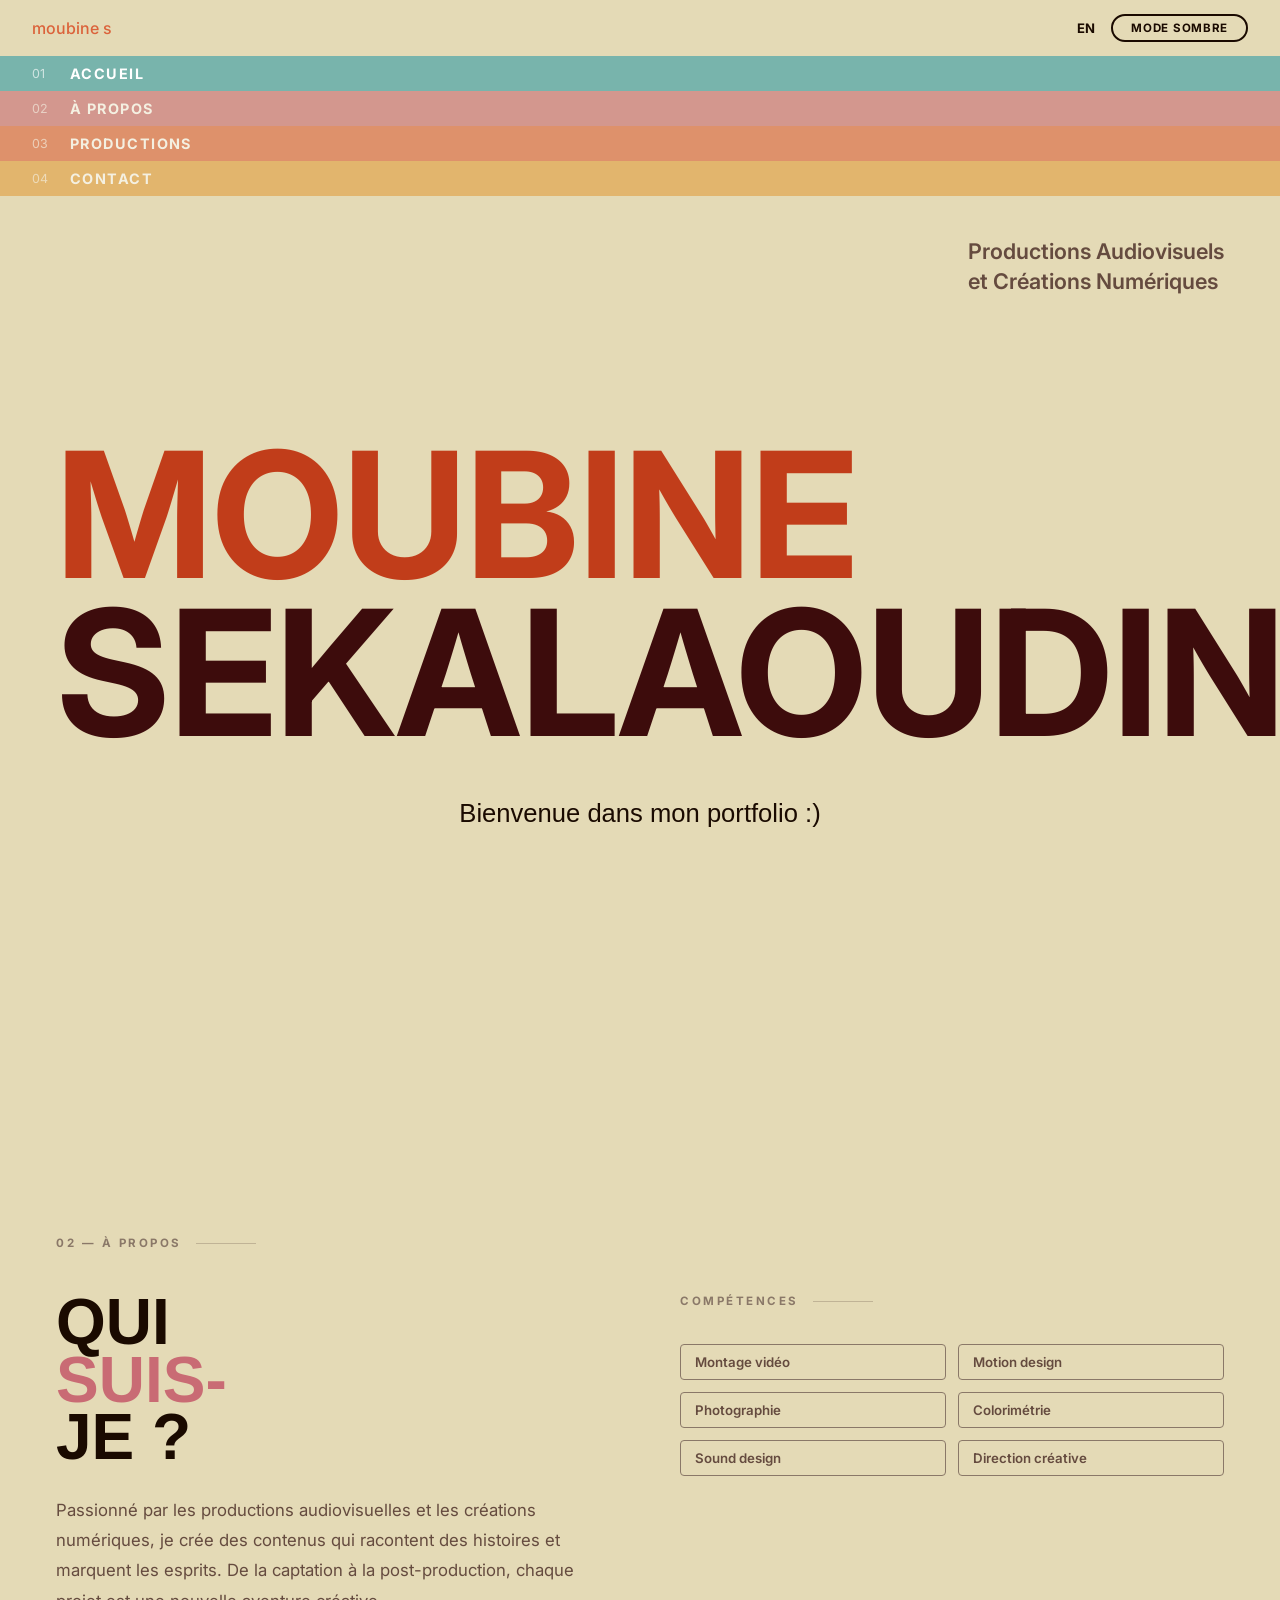
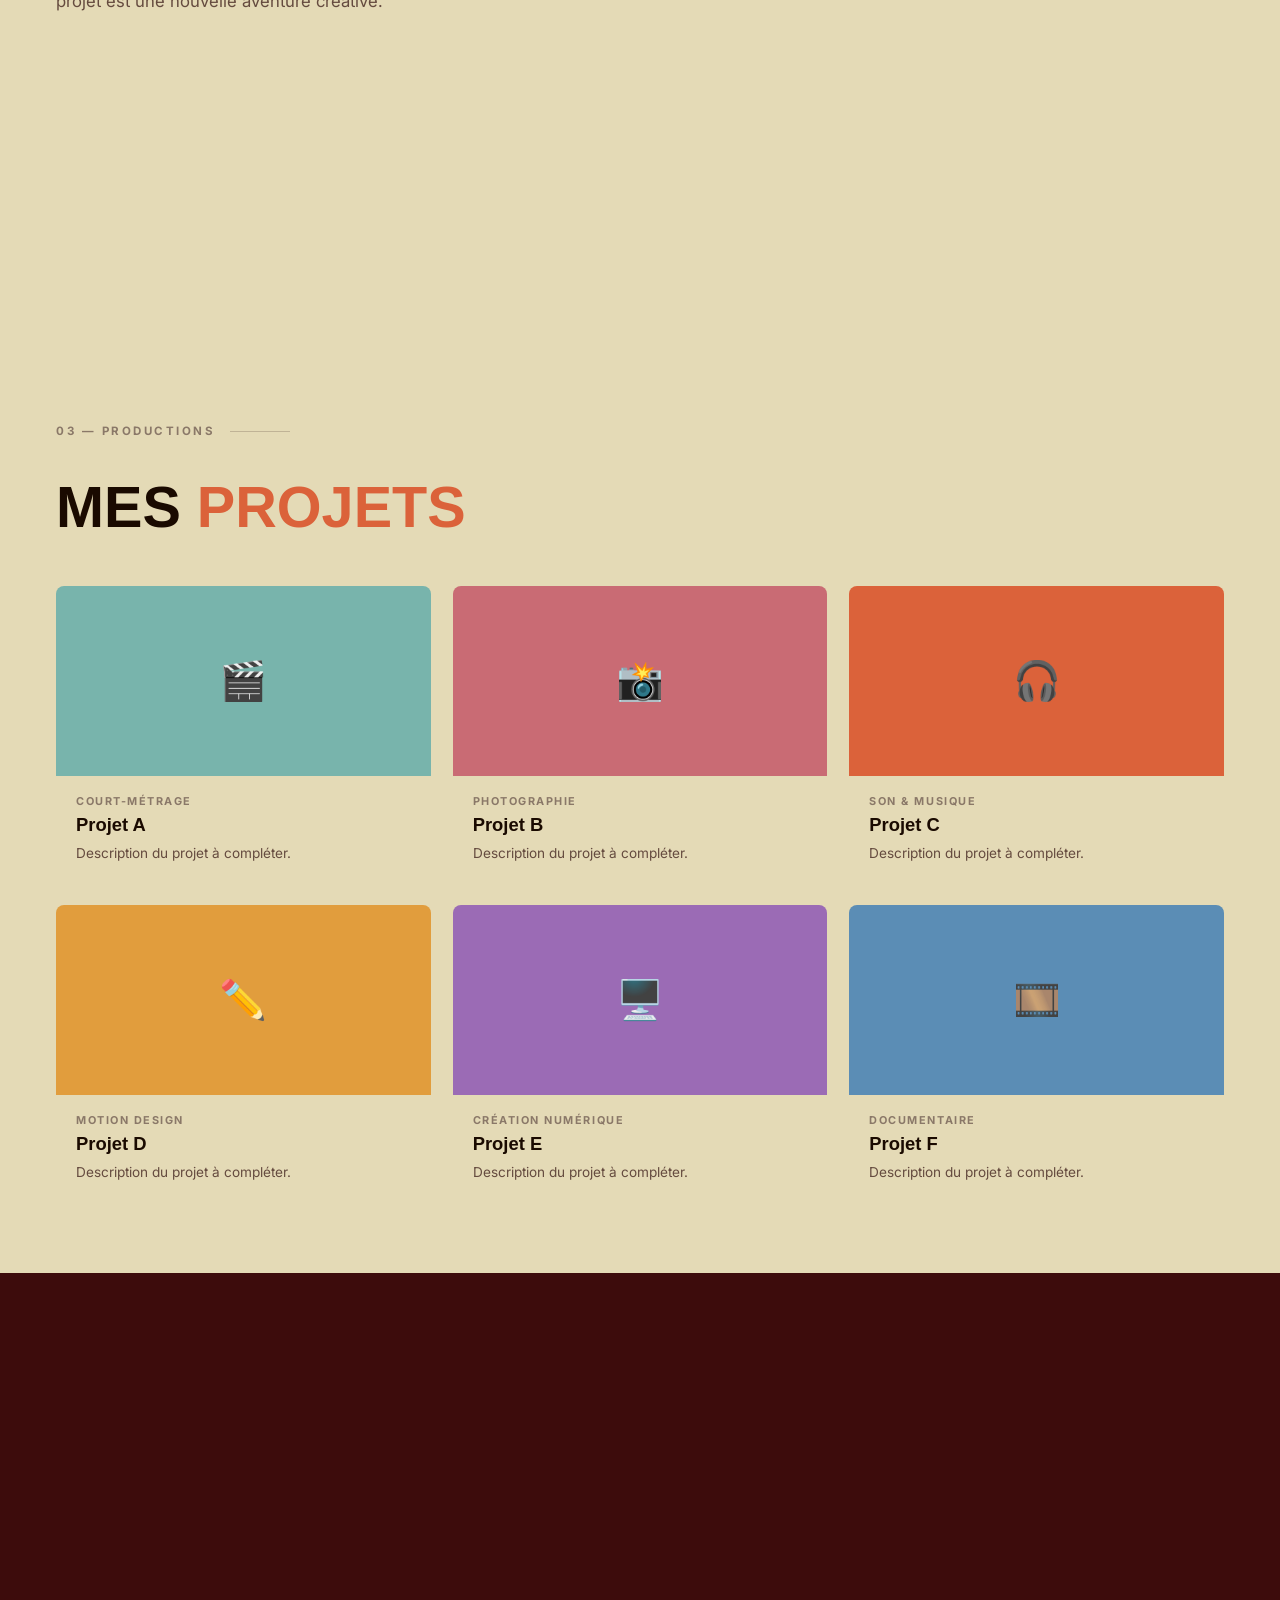
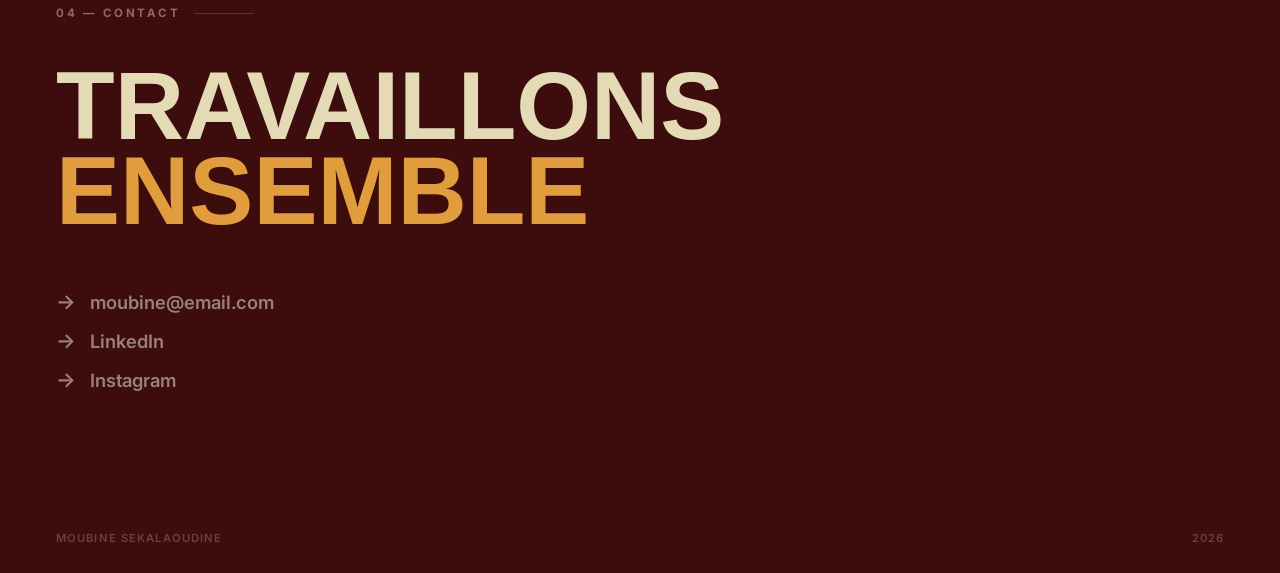
==== index 2.html @ 6055be40 "maj site" ====
<!DOCTYPE html>
<html lang="fr">
<head>
    <meta charset="UTF-8">
    <meta name="viewport" content="width=device-width, initial-scale=1.0">
    <title>Portfolio de Moubine</title>
    <link rel="preconnect" href="https://fonts.googleapis.com">
    <link rel="preconnect" href="https://fonts.gstatic.com" crossorigin>
    <link href="https://fonts.googleapis.com/css2?family=Inter:ital,opsz,wght@0,14..32,100..900;1,14..32,100..900&family=Plus+Jakarta+Sans:ital,wght@0,200..800;1,200..800&display=swap" rel="stylesheet">
    <link rel="stylesheet" href="stylesheet 2.css">
</head>
<body class="clair">

    <!-- ===== HEADER FIXE ===== -->
    <header class="header-main">
        <div class="top-bar">
            <div class="logo">
                <h1>moubine s</h1>
            </div>
            <div class="toggles">
                <label class="toggle-lang">
                    <input type="checkbox" id="langue">
                    <span class="lang-label">EN</span>
                </label>
                <label class="toggle-dark">
                    <input type="checkbox" id="mode-sombre">
                    <span class="dark-label" data-fr="MODE SOMBRE" data-en="DARK MODE">MODE SOMBRE</span>
                </label>
            </div>
        </div>

        <nav class="nav-container">
            <a href="#accueil" class="nav-item color1">
                <span class="nav-num">01</span>
                <span class="nav-text" data-fr="ACCUEIL" data-en="HOME">ACCUEIL</span>
            </a>
            <a href="#apropos" class="nav-item color2">
                <span class="nav-num">02</span>
                <span class="nav-text" data-fr="À PROPOS" data-en="ABOUT">À PROPOS</span>
            </a>
            <a href="#productions" class="nav-item color3">
                <span class="nav-num">03</span>
                <span class="nav-text" data-fr="PRODUCTIONS" data-en="WORK">PRODUCTIONS</span>
            </a>
            <a href="#contact" class="nav-item color4">
                <span class="nav-num">04</span>
                <span class="nav-text" data-fr="CONTACT" data-en="CONTACT">CONTACT</span>
            </a>
        </nav>
    </header>

    <!-- ===== 01 ACCUEIL ===== -->
    <section id="accueil">
        <div class="hero-names">
            <span class="big-name first-name">MOUBINE</span>
            <span class="big-name last-name">SEKALAOUDINE</span>
        </div>

        <div class="hero-subtitle">
            <p class="subtitle-text"
               data-fr="Productions Audiovisuels<br>et Créations Numériques"
               data-en="Audiovisual Productions<br>and Digital Creations">
                Productions Audiovisuels<br>et Créations Numériques
            </p>
        </div>

        <div class="hero-welcome">
            <p class="titre1"
               data-fr="Bienvenue dans mon portfolio :)"
               data-en="Welcome to my portfolio :)">
                Bienvenue dans mon portfolio :)
            </p>
        </div>
    </section>

    <!-- ===== 02 À PROPOS ===== -->
    <section id="apropos">
        <div class="section-label reveal" data-fr="02 — À PROPOS" data-en="02 — ABOUT">02 — À PROPOS</div>
        <div class="apropos-grid">
            <div class="reveal-left">
                <h2 class="apropos-title">QUI<br><span>SUIS-</span><br>JE ?</h2>
                <p class="apropos-text"
                   data-fr="Passionné par les productions audiovisuelles et les créations numériques, je crée des contenus qui racontent des histoires et marquent les esprits. De la captation à la post-production, chaque projet est une nouvelle aventure créative."
                   data-en="Passionate about audiovisual productions and digital creations, I create content that tells stories and leaves a mark. From capture to post-production, every project is a new creative adventure.">
                    Passionné par les productions audiovisuelles et les créations numériques, je crée des contenus qui racontent des histoires et marquent les esprits. De la captation à la post-production, chaque projet est une nouvelle aventure créative.
                </p>
            </div>
            <div class="reveal-right">
                <p class="section-label" style="margin-bottom: 20px;" data-fr="COMPÉTENCES" data-en="SKILLS">COMPÉTENCES</p>
                <div class="skills-list">
                    <div class="skill-tag reveal d1">Montage vidéo</div>
                    <div class="skill-tag reveal d2">Motion design</div>
                    <div class="skill-tag reveal d3">Photographie</div>
                    <div class="skill-tag reveal d4">Colorimétrie</div>
                    <div class="skill-tag reveal d5">Sound design</div>
                    <div class="skill-tag reveal d6">Direction créative</div>
                </div>
            </div>
        </div>
    </section>

    <!-- ===== 03 PRODUCTIONS ===== -->
    <section id="productions">
        <div class="section-label reveal" data-fr="03 — PRODUCTIONS" data-en="03 — WORK">03 — PRODUCTIONS</div>
        <h2 class="section-title reveal d1">MES <span>PROJETS</span></h2>
        <div class="productions-grid">
            <div class="project-card reveal d1">
                <div class="card-thumb c1">🎬</div>
                <div class="card-body">
                    <p class="card-tag" data-fr="Court-métrage" data-en="Short film">Court-métrage</p>
                    <h3 class="card-title">Projet A</h3>
                    <p class="card-desc" data-fr="Description du projet à compléter." data-en="Project description to complete.">Description du projet à compléter.</p>
                </div>
            </div>
            <div class="project-card reveal d2">
                <div class="card-thumb c2">📸</div>
                <div class="card-body">
                    <p class="card-tag" data-fr="Photographie" data-en="Photography">Photographie</p>
                    <h3 class="card-title">Projet B</h3>
                    <p class="card-desc" data-fr="Description du projet à compléter." data-en="Project description to complete.">Description du projet à compléter.</p>
                </div>
            </div>
            <div class="project-card reveal d3">
                <div class="card-thumb c3">🎧</div>
                <div class="card-body">
                    <p class="card-tag" data-fr="Son & Musique" data-en="Sound & Music">Son & Musique</p>
                    <h3 class="card-title">Projet C</h3>
                    <p class="card-desc" data-fr="Description du projet à compléter." data-en="Project description to complete.">Description du projet à compléter.</p>
                </div>
            </div>
            <div class="project-card reveal d4">
                <div class="card-thumb c4">✏️</div>
                <div class="card-body">
                    <p class="card-tag" data-fr="Motion Design" data-en="Motion Design">Motion Design</p>
                    <h3 class="card-title">Projet D</h3>
                    <p class="card-desc" data-fr="Description du projet à compléter." data-en="Project description to complete.">Description du projet à compléter.</p>
                </div>
            </div>
            <div class="project-card reveal d5">
                <div class="card-thumb c5">🖥️</div>
                <div class="card-body">
                    <p class="card-tag" data-fr="Création numérique" data-en="Digital creation">Création numérique</p>
                    <h3 class="card-title">Projet E</h3>
                    <p class="card-desc" data-fr="Description du projet à compléter." data-en="Project description to complete.">Description du projet à compléter.</p>
                </div>
            </div>
            <div class="project-card reveal d6">
                <div class="card-thumb c6">🎞️</div>
                <div class="card-body">
                    <p class="card-tag" data-fr="Documentaire" data-en="Documentary">Documentaire</p>
                    <h3 class="card-title">Projet F</h3>
                    <p class="card-desc" data-fr="Description du projet à compléter." data-en="Project description to complete.">Description du projet à compléter.</p>
                </div>
            </div>
        </div>
    </section>

    <!-- ===== 04 CONTACT ===== -->
    <section id="contact">
        <div class="section-label reveal">04 — CONTACT</div>
        <h2 class="contact-title reveal d1">TRAVAILLONS<br><span>ENSEMBLE</span></h2>
        <div class="contact-links">
            <a href="mailto:moubine@email.com" class="contact-link reveal d2">
                <span class="arrow">→</span>
                <span>moubine@email.com</span>
            </a>
            <a href="https://linkedin.com" target="_blank" class="contact-link reveal d3">
                <span class="arrow">→</span>
                <span>LinkedIn</span>
            </a>
            <a href="https://instagram.com" target="_blank" class="contact-link reveal d4">
                <span class="arrow">→</span>
                <span>Instagram</span>
            </a>
        </div>
        <div class="footer-bar">
            <span>MOUBINE SEKALAOUDINE</span>
            <span id="year"></span>
        </div>
    </section>

    <script src="script.js"></script>

</body>
</html>
---- stylesheet 2.css ----
/* ===== RESET ===== */
*, *::before, *::after {
    box-sizing: border-box;
    margin: 0;
    padding: 0;
}

/* ===== VARIABLES ===== */
:root {
    --color1: #78B4AC;
    --color2: #C96B74;
    --color3: #DB623A;
    --color4: #E19D3D;
    --bg:             #E4DAB6;
    --text-primary:   #1A0A00;
    --text-secondary: #654B3F;
    --text-muted:     #8A7868;
    --name-orange:    #C13D1A;
    --name-dark:      #3D0C0C;
    --header-h:       176px;
    --ease:           0.45s cubic-bezier(0.25, 0.46, 0.45, 0.94);
}

body.sombre {
    --bg:             #16100E;
    --bg-alt:         #1F1512;
    --text-primary:   #EDE0CC;
    --text-secondary: #C4A98A;
    --text-muted:     #7A6A5A;
    --name-orange:    #E05A30;
    --name-dark:      #D4B090;
}

/* ===== BASE ===== */
html {
    scroll-behavior: smooth;
}

body {
    font-family: 'Inter', sans-serif;
    background: var(--bg);
    color: var(--text-primary);
    transition: background var(--ease), color var(--ease);
    overflow-x: hidden;
}

/* ===== HEADER FIXE ===== */
.header-main {
    position: fixed;
    top: 0;
    left: 0;
    right: 0;
    z-index: 1000;
    background: var(--bg);
    transition: background var(--ease);
}

/* --- TOP BAR --- */
.top-bar {
    display: flex;
    justify-content: space-between;
    align-items: center;
    padding: 14px 32px;
}

.logo h1 {
    font-family: 'Inter', sans-serif;
    font-weight: 500;
    font-size: 1rem;
    color: var(--color3);
    text-transform: lowercase;
}

.toggles {
    display: flex;
    align-items: center;
    gap: 10px;
}

/* Langue : texte seul, sans bordure */
.toggle-lang {
    cursor: pointer;
    font-family: 'Inter', sans-serif;
    font-weight: 700;
    font-size: 0.82rem;
    color: var(--text-primary);
    user-select: none;
    padding: 4px 6px;
    transition: opacity 0.2s;
}

.toggle-lang:hover { opacity: 0.6; }
.toggle-lang input { display: none; }

/* Dark mode : pill avec bordure */
.toggle-dark {
    cursor: pointer;
    border: 2px solid var(--text-primary);
    border-radius: 999px;
    padding: 5px 18px;
    font-family: 'Inter', sans-serif;
    font-weight: 700;
    font-size: 0.72rem;
    letter-spacing: 0.06em;
    background: transparent;
    color: var(--text-primary);
    transition: background 0.25s, color 0.25s, border-color var(--ease);
    user-select: none;
}

.toggle-dark input { display: none; }

.toggle-dark:has(input:checked) {
    background: var(--text-primary);
    color: var(--bg);
}

/* --- NAV : 4 bandes pleine largeur empilées --- */
.nav-container {
    display: flex;
    flex-direction: column;
}

.nav-item {
    display: flex;
    align-items: center;
    gap: 20px;
    padding: 9px 32px;
    text-decoration: none;
    width: 100%;
    transition: filter 0.2s;
}

.nav-item:hover { filter: brightness(0.87); }

.nav-item.color1 { background: var(--color1); }
.nav-item.color2 { background: var(--color2); }
.nav-item.color3 { background: var(--color3); }
.nav-item.color4 { background: var(--color4); }

.nav-num {
    font-family: 'Inter', sans-serif;
    font-weight: 400;
    font-size: 0.78rem;
    color: rgba(255, 255, 255, 0.65);
    min-width: 18px;
}

.nav-text {
    font-family: 'Inter', sans-serif;
    font-size: 0.9rem;
    font-weight: 700;
    color: #fff;
    letter-spacing: 0.1em;
    text-transform: uppercase;
}

/* ===== SECTIONS ===== */
section {
    min-height: 100vh;
    padding: calc(var(--header-h) + 48px) 56px 72px;
    display: flex;
    flex-direction: column;
    justify-content: center;
    position: relative;
    overflow: hidden;
}

/* ===== HERO ===== */
#accueil {
    padding-top: var(--header-h);
    justify-content: flex-end;
    padding-bottom: 72px;
}

.hero-names {
    line-height: 0.9;
}

.big-name {
    font-family: 'Inter', sans-serif;
    font-weight: 700;
    text-transform: uppercase;
    display: block;
}

.first-name {
    font-size: clamp(90px, 14vw, 175px);
    color: var(--name-orange);
}

.last-name {
    font-size: clamp(90px, 14vw, 175px);
    color: var(--name-dark);
}

.hero-subtitle {
    position: absolute;
    right: 56px;
    top: calc(var(--header-h) + 60px);
}

.hero-subtitle p {
    font-family: 'Inter', sans-serif;
    font-weight: 600;
    font-size: clamp(1rem, 1.8vw, 1.35rem);
    color: var(--text-secondary);
    line-height: 1.4;
}

.hero-welcome {
    margin-top: 48px;
    text-align: center;
}

.hero-welcome p {
    font-family: 'Inter Black', sans-serif;
    font-size: clamp(1.1rem, 2vw, 1.6rem);
    color: var(--text-primary);
}

/* ===== À PROPOS ===== */
#apropos {
    background: var(--bg);
}

.section-label {
    font-family: 'Inter', sans-serif;
    font-weight: 700;
    font-size: 0.72rem;
    letter-spacing: 0.22em;
    text-transform: uppercase;
    color: var(--text-muted);
    margin-bottom: 44px;
    display: flex;
    align-items: center;
    gap: 14px;
}

.section-label::after {
    content: '';
    height: 1px;
    width: 60px;
    background: currentColor;
    opacity: 0.4;
}

.apropos-grid {
    display: grid;
    grid-template-columns: 1fr 1fr;
    gap: 80px;
    align-items: start;
}

.apropos-title {
    font-family: 'Inter Black', sans-serif;
    font-size: clamp(2.5rem, 5vw, 5rem);
    line-height: 0.9;
    text-transform: uppercase;
    color: var(--text-primary);
    margin-bottom: 28px;
}

.apropos-title span { color: var(--color2); }

.apropos-text {
    font-size: 1.05rem;
    line-height: 1.8;
    color: var(--text-secondary);
}

.skills-list {
    margin-top: 36px;
    display: grid;
    grid-template-columns: 1fr 1fr;
    gap: 12px;
}

.skill-tag {
    border: 1.5px solid var(--text-muted);
    border-radius: 4px;
    padding: 9px 14px;
    font-size: 0.83rem;
    font-weight: 600;
    color: var(--text-secondary);
    transition: border-color 0.2s, color 0.2s;
}

.skill-tag:hover {
    border-color: var(--color2);
    color: var(--color2);
}

/* ===== PRODUCTIONS ===== */
#productions {
    background: var(--bg);
}

.section-title {
    font-family: 'Inter Black', sans-serif;
    font-size: clamp(2.2rem, 4.5vw, 4.5rem);
    text-transform: uppercase;
    color: var(--text-primary);
    line-height: 0.9;
    margin-bottom: 52px;
}

.section-title span { color: var(--color3); }

.productions-grid {
    display: grid;
    grid-template-columns: repeat(3, 1fr);
    gap: 22px;
}

.project-card {
    border-radius: 8px;
    overflow: hidden;
    background: var(--bg-alt);
    cursor: pointer;
    transition: transform 0.3s ease, box-shadow 0.3s ease;
}

.project-card:hover {
    transform: translateY(-6px);
    box-shadow: 0 18px 36px rgba(0, 0, 0, 0.13);
}

.card-thumb {
    height: 190px;
    display: flex;
    align-items: center;
    justify-content: center;
    font-size: 2.4rem;
}

.c1 { background: var(--color1); }
.c2 { background: var(--color2); }
.c3 { background: var(--color3); }
.c4 { background: var(--color4); }
.c5 { background: #9B6BB5; }
.c6 { background: #5B8DB5; }

.card-body { padding: 18px 20px; }

.card-tag {
    font-size: 0.68rem;
    font-weight: 700;
    letter-spacing: 0.14em;
    text-transform: uppercase;
    color: var(--text-muted);
    margin-bottom: 6px;
}

.card-title {
    font-family: 'Inter Black', sans-serif;
    font-size: 1.15rem;
    color: var(--text-primary);
    margin-bottom: 7px;
}

.card-desc {
    font-size: 0.85rem;
    color: var(--text-secondary);
    line-height: 1.6;
}

/* ===== CONTACT ===== */
#contact {
    background: var(--name-dark);
    color: var(--bg);
}

body.sombre #contact { background: #0D0808; }

#contact .section-label { color: rgba(232, 224, 204, 0.45); }

.contact-title {
    font-family: 'Inter Black', sans-serif;
    font-size: clamp(2.8rem, 7.5vw, 8.5rem);
    text-transform: uppercase;
    line-height: 0.88;
    color: var(--bg);
    margin-bottom: 56px;
}

.contact-title span { color: var(--color4); }

.contact-links {
    display: flex;
    flex-direction: column;
    gap: 14px;
}

.contact-link {
    display: inline-flex;
    align-items: center;
    gap: 14px;
    text-decoration: none;
    font-family: 'Inter', sans-serif;
    font-weight: 600;
    font-size: 1.15rem;
    color: rgba(232, 224, 204, 0.55);
    transition: color 0.2s, gap 0.2s;
}

.contact-link:hover {
    color: var(--bg);
    gap: 22px;
}

.contact-link .arrow { font-size: 1.3rem; }

.footer-bar {
    position: absolute;
    bottom: 28px;
    left: 56px;
    right: 56px;
    display: flex;
    justify-content: space-between;
    font-size: 0.7rem;
    color: rgba(232, 224, 204, 0.25);
    letter-spacing: 0.1em;
    font-weight: 600;
}

/* ===== ANIMATIONS SCROLL ===== */
.reveal {
    opacity: 0;
    transform: translateY(38px);
    transition: opacity 0.7s ease, transform 0.7s ease;
}

.reveal-left {
    opacity: 0;
    transform: translateX(-44px);
    transition: opacity 0.7s ease, transform 0.7s ease;
}

.reveal-right {
    opacity: 0;
    transform: translateX(44px);
    transition: opacity 0.7s ease, transform 0.7s ease;
}

.reveal.visible,
.reveal-left.visible,
.reveal-right.visible {
    opacity: 1;
    transform: none;
}

.d1 { transition-delay: 0.08s; }
.d2 { transition-delay: 0.16s; }
.d3 { transition-delay: 0.24s; }
.d4 { transition-delay: 0.32s; }
.d5 { transition-delay: 0.40s; }
.d6 { transition-delay: 0.48s; }

/* Animations hero au chargement */
.first-name    { animation: slideUp 0.9s cubic-bezier(0.16, 1, 0.3, 1) both; }
.last-name     { animation: slideUp 0.9s cubic-bezier(0.16, 1, 0.3, 1) 0.14s both; }
.hero-subtitle { animation: fadeIn 1s ease 0.48s both; }
.hero-welcome  { animation: slideUp 0.7s ease 0.65s both; }

@keyframes slideUp {
    from { opacity: 0; transform: translateY(55px); }
    to   { opacity: 1; transform: translateY(0); }
}

@keyframes fadeIn {
    from { opacity: 0; }
    to   { opacity: 1; }
}

/* ===== RESPONSIVE ===== */
@media (max-width: 900px) {
    section { padding-left: 28px; padding-right: 28px; }
    .top-bar, .nav-item { padding-left: 20px; padding-right: 20px; }
    .hero-subtitle { right: 28px; }
    .apropos-grid { grid-template-columns: 1fr; gap: 40px; }
    .productions-grid { grid-template-columns: 1fr 1fr; }
}

@media (max-width: 580px) {
    .productions-grid { grid-template-columns: 1fr; }
    .skills-list { grid-template-columns: 1fr; }
    .hero-subtitle { position: static; margin-top: 16px; }
}
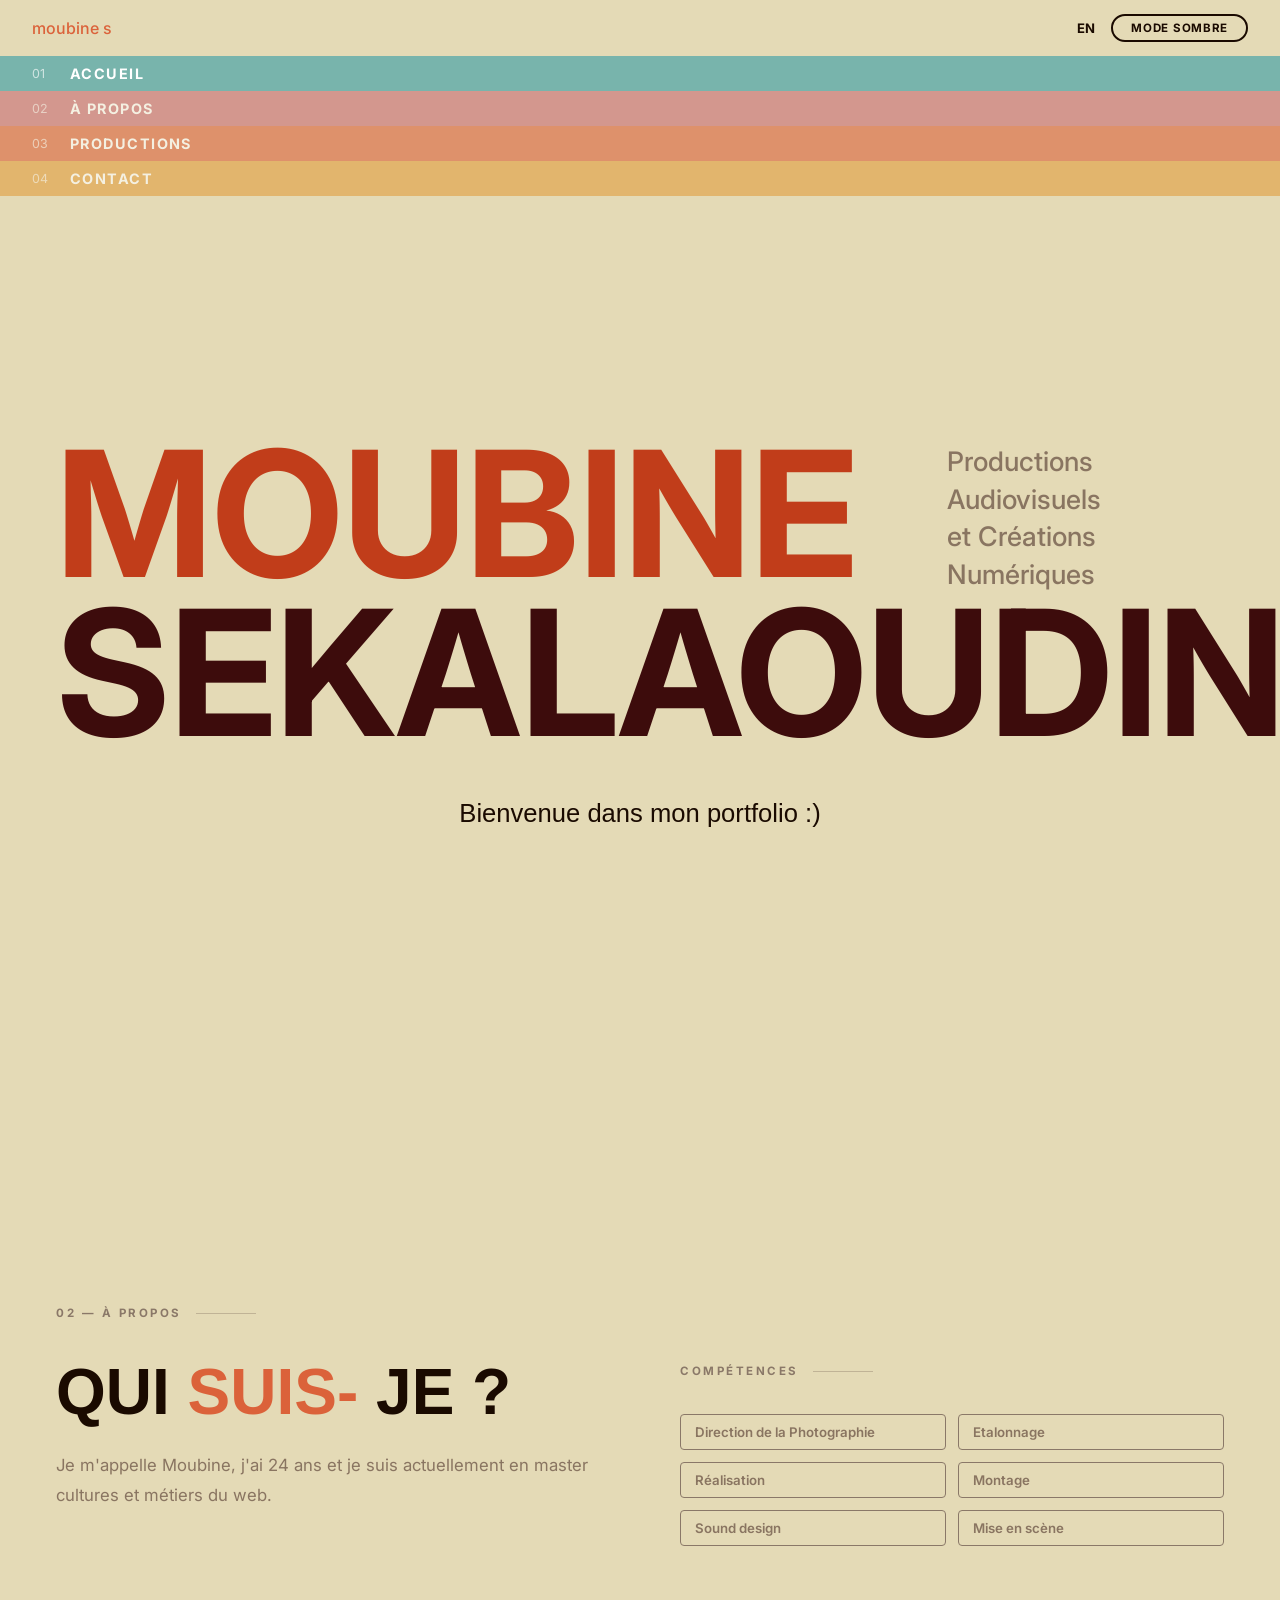
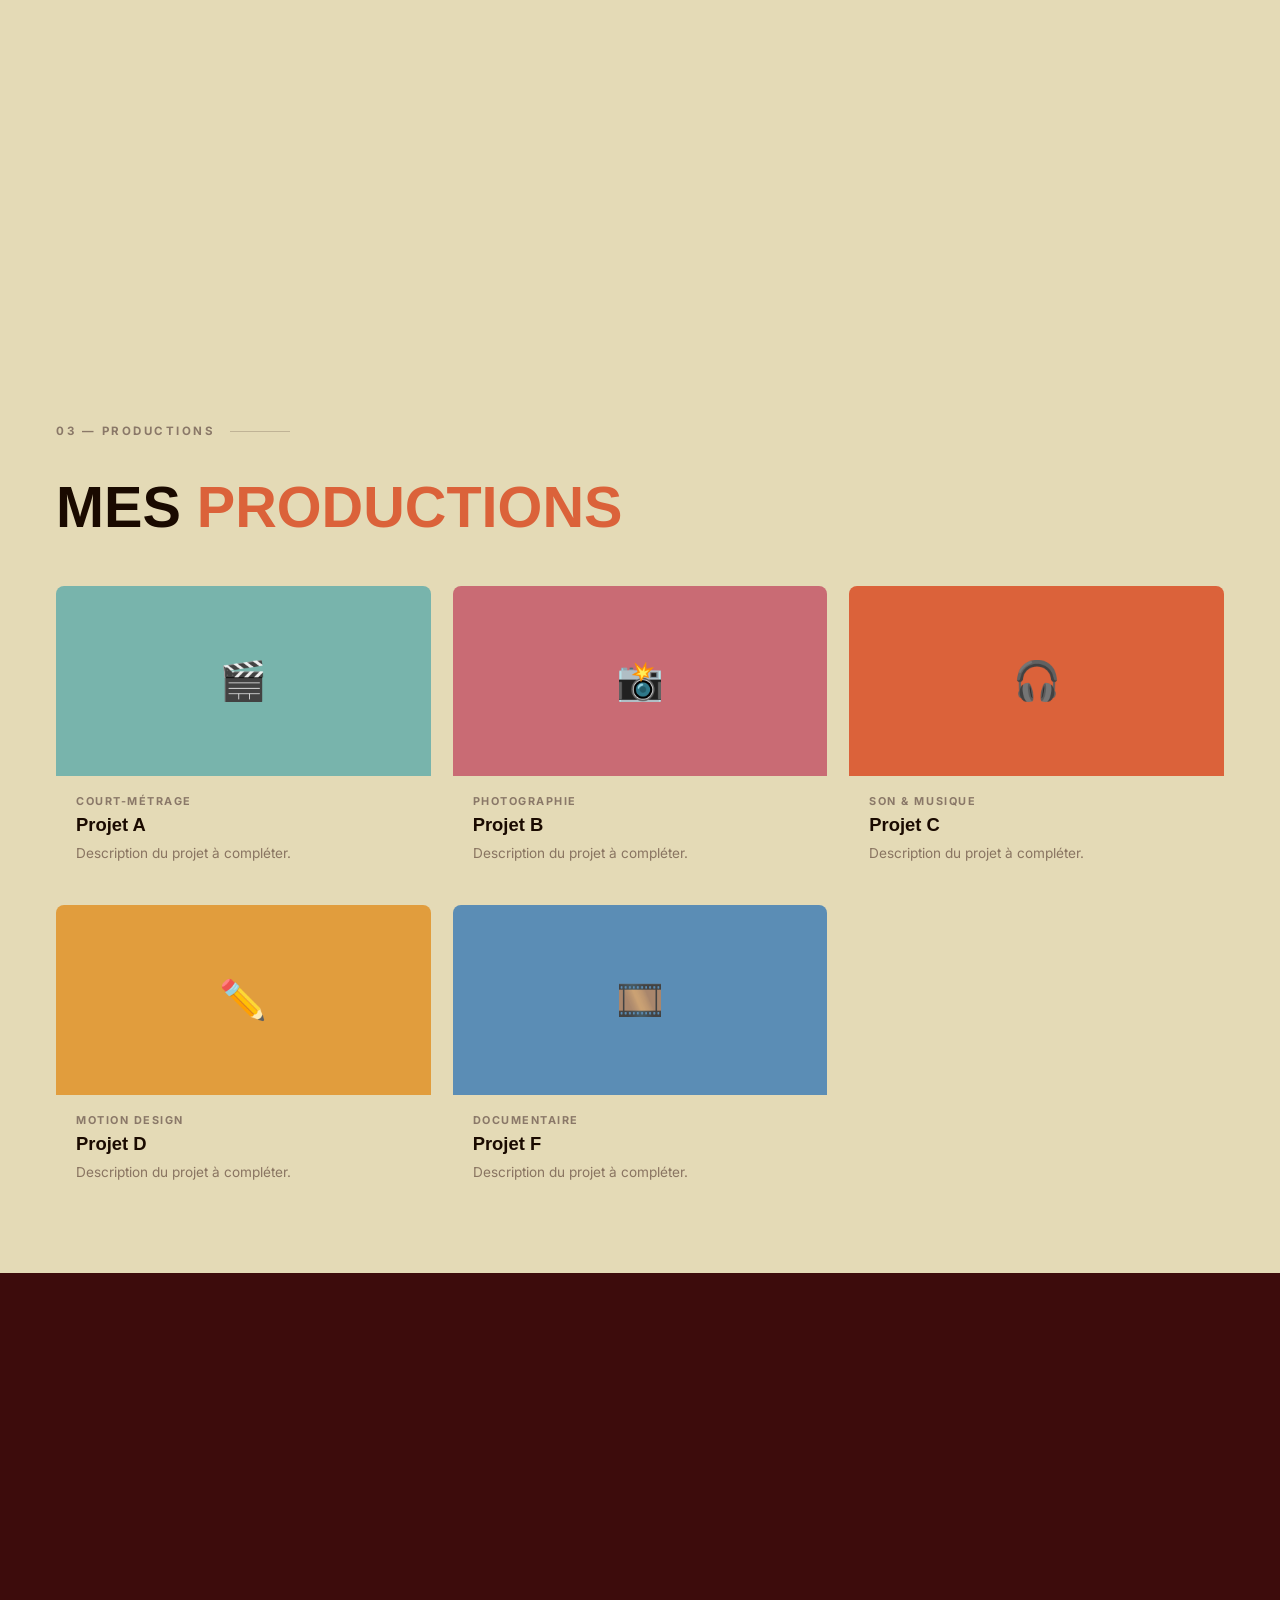
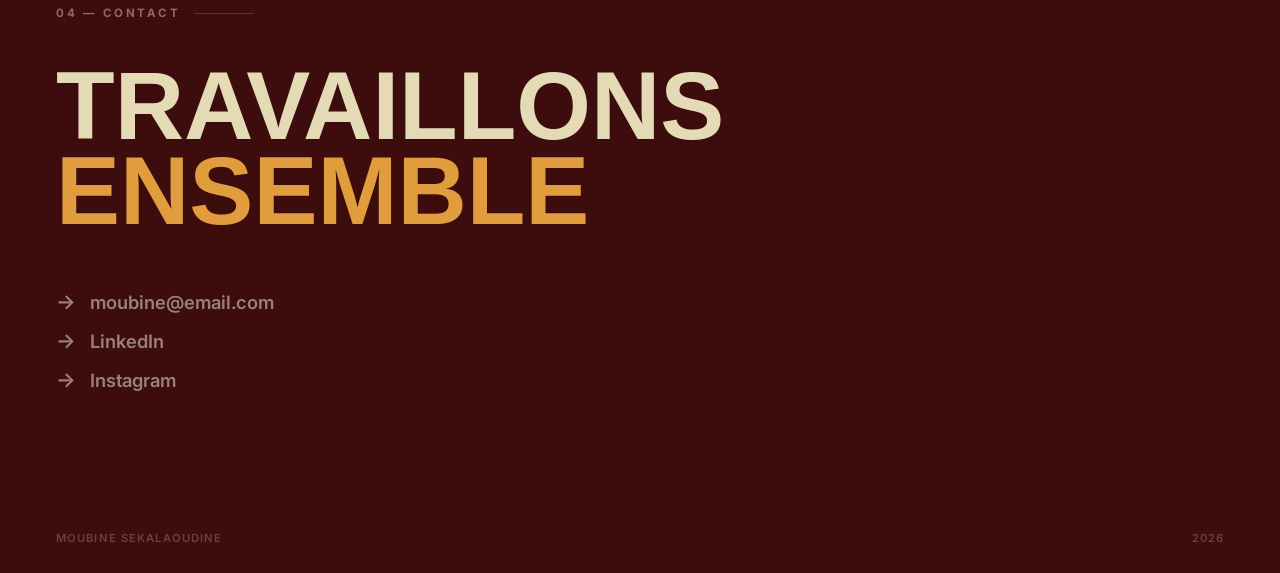
==== commit 440063cb: "maj site structure de base" ====
--- a/index 2.html
+++ b/index 2.html
@@ -50,18 +50,21 @@
     </header>
 
     <!-- ===== 01 ACCUEIL ===== -->
-    <section id="accueil">
+<section id="accueil">
         <div class="hero-names">
-            <span class="big-name first-name">MOUBINE</span>
+            <div class="hero-top-line">
+                <span class="big-name first-name">MOUBINE</span>
+                
+                <div class="hero-subtitle">
+                    <p class="subtitle-text"
+                       data-fr="Productions Audiovisuels<br>et Créations Numériques"
+                       data-en="Audiovisual Productions<br>and Digital Creations">
+                        Productions Audiovisuels<br>et Créations Numériques
+                    </p>
+                </div>
+            </div>
+            
             <span class="big-name last-name">SEKALAOUDINE</span>
-        </div>
-
-        <div class="hero-subtitle">
-            <p class="subtitle-text"
-               data-fr="Productions Audiovisuels<br>et Créations Numériques"
-               data-en="Audiovisual Productions<br>and Digital Creations">
-                Productions Audiovisuels<br>et Créations Numériques
-            </p>
         </div>
 
         <div class="hero-welcome">
@@ -78,22 +81,22 @@
         <div class="section-label reveal" data-fr="02 — À PROPOS" data-en="02 — ABOUT">02 — À PROPOS</div>
         <div class="apropos-grid">
             <div class="reveal-left">
-                <h2 class="apropos-title">QUI<br><span>SUIS-</span><br>JE ?</h2>
+                <h2 class="apropos-title">QUI <span>SUIS-</span> JE ?</h2>
                 <p class="apropos-text"
-                   data-fr="Passionné par les productions audiovisuelles et les créations numériques, je crée des contenus qui racontent des histoires et marquent les esprits. De la captation à la post-production, chaque projet est une nouvelle aventure créative."
-                   data-en="Passionate about audiovisual productions and digital creations, I create content that tells stories and leaves a mark. From capture to post-production, every project is a new creative adventure.">
-                    Passionné par les productions audiovisuelles et les créations numériques, je crée des contenus qui racontent des histoires et marquent les esprits. De la captation à la post-production, chaque projet est une nouvelle aventure créative.
+                   data-fr="Je m'appelle Moubine, j'ai 24 ans et je suis actuellement en master cultures et métiers du web."
+                   data-en="My name is Moubine, I am 24 years old and I am currently in a master's program in webculture and professions.">
+                    Je m'appelle Moubine, j'ai 24 ans et je suis actuellement en master cultures et métiers du web.
                 </p>
             </div>
             <div class="reveal-right">
                 <p class="section-label" style="margin-bottom: 20px;" data-fr="COMPÉTENCES" data-en="SKILLS">COMPÉTENCES</p>
                 <div class="skills-list">
-                    <div class="skill-tag reveal d1">Montage vidéo</div>
-                    <div class="skill-tag reveal d2">Motion design</div>
-                    <div class="skill-tag reveal d3">Photographie</div>
-                    <div class="skill-tag reveal d4">Colorimétrie</div>
+                    <div class="skill-tag reveal d1">Direction de la Photographie</div>
+                    <div class="skill-tag reveal d2">Etalonnage</div>
+                    <div class="skill-tag reveal d3">Réalisation</div>
+                    <div class="skill-tag reveal d4">Montage</div>
                     <div class="skill-tag reveal d5">Sound design</div>
-                    <div class="skill-tag reveal d6">Direction créative</div>
+                    <div class="skill-tag reveal d6">Mise en scène</div>
                 </div>
             </div>
         </div>
@@ -102,7 +105,7 @@
     <!-- ===== 03 PRODUCTIONS ===== -->
     <section id="productions">
         <div class="section-label reveal" data-fr="03 — PRODUCTIONS" data-en="03 — WORK">03 — PRODUCTIONS</div>
-        <h2 class="section-title reveal d1">MES <span>PROJETS</span></h2>
+        <h2 class="section-title reveal d1">MES <span>PRODUCTIONS</span></h2>
         <div class="productions-grid">
             <div class="project-card reveal d1">
                 <div class="card-thumb c1">🎬</div>
@@ -137,14 +140,6 @@
                 </div>
             </div>
             <div class="project-card reveal d5">
-                <div class="card-thumb c5">🖥️</div>
-                <div class="card-body">
-                    <p class="card-tag" data-fr="Création numérique" data-en="Digital creation">Création numérique</p>
-                    <h3 class="card-title">Projet E</h3>
-                    <p class="card-desc" data-fr="Description du projet à compléter." data-en="Project description to complete.">Description du projet à compléter.</p>
-                </div>
-            </div>
-            <div class="project-card reveal d6">
                 <div class="card-thumb c6">🎞️</div>
                 <div class="card-body">
                     <p class="card-tag" data-fr="Documentaire" data-en="Documentary">Documentaire</p>
--- a/stylesheet 2.css
+++ b/stylesheet 2.css
@@ -13,7 +13,7 @@
     --color4: #E19D3D;
     --bg:             #E4DAB6;
     --text-primary:   #1A0A00;
-    --text-secondary: #654B3F;
+    --text-secondary: #654b3fb6;
     --text-muted:     #8A7868;
     --name-orange:    #C13D1A;
     --name-dark:      #3D0C0C;
@@ -194,16 +194,25 @@
     color: var(--name-dark);
 }
 
+/* Nouveau conteneur pour aligner MOUBINE et le texte sur la même ligne */
+.hero-top-line {
+    display: flex;
+    justify-content: flex-start; /* Aligne les éléments côte à côte à partir de la gauche */
+    align-items: center; 
+    width: 100%;
+    gap: 90px; /* C'est cette valeur qui définit l'écart exact. Vous pouvez l'augmenter ou la réduire légèrement (ex: 40px ou 60px) pour obtenir le rendu parfait */
+}
+
+/* Le sous-titre reprend sa place dans le flux normal */
 .hero-subtitle {
-    position: absolute;
-    right: 56px;
-    top: calc(var(--header-h) + 60px);
+    position: static;
+    margin-top: 10px; /* Ajustement léger pour parfaire l'alignement visuel */
 }
 
 .hero-subtitle p {
     font-family: 'Inter', sans-serif;
-    font-weight: 600;
-    font-size: clamp(1rem, 1.8vw, 1.35rem);
+    font-weight: 500;
+    font-size: clamp(1rem, 2.1vw, 1.9rem);
     color: var(--text-secondary);
     line-height: 1.4;
 }
@@ -261,7 +270,7 @@
     margin-bottom: 28px;
 }
 
-.apropos-title span { color: var(--color2); }
+.apropos-title span { color: var(--color3); }
 
 .apropos-text {
     font-size: 1.05rem;
